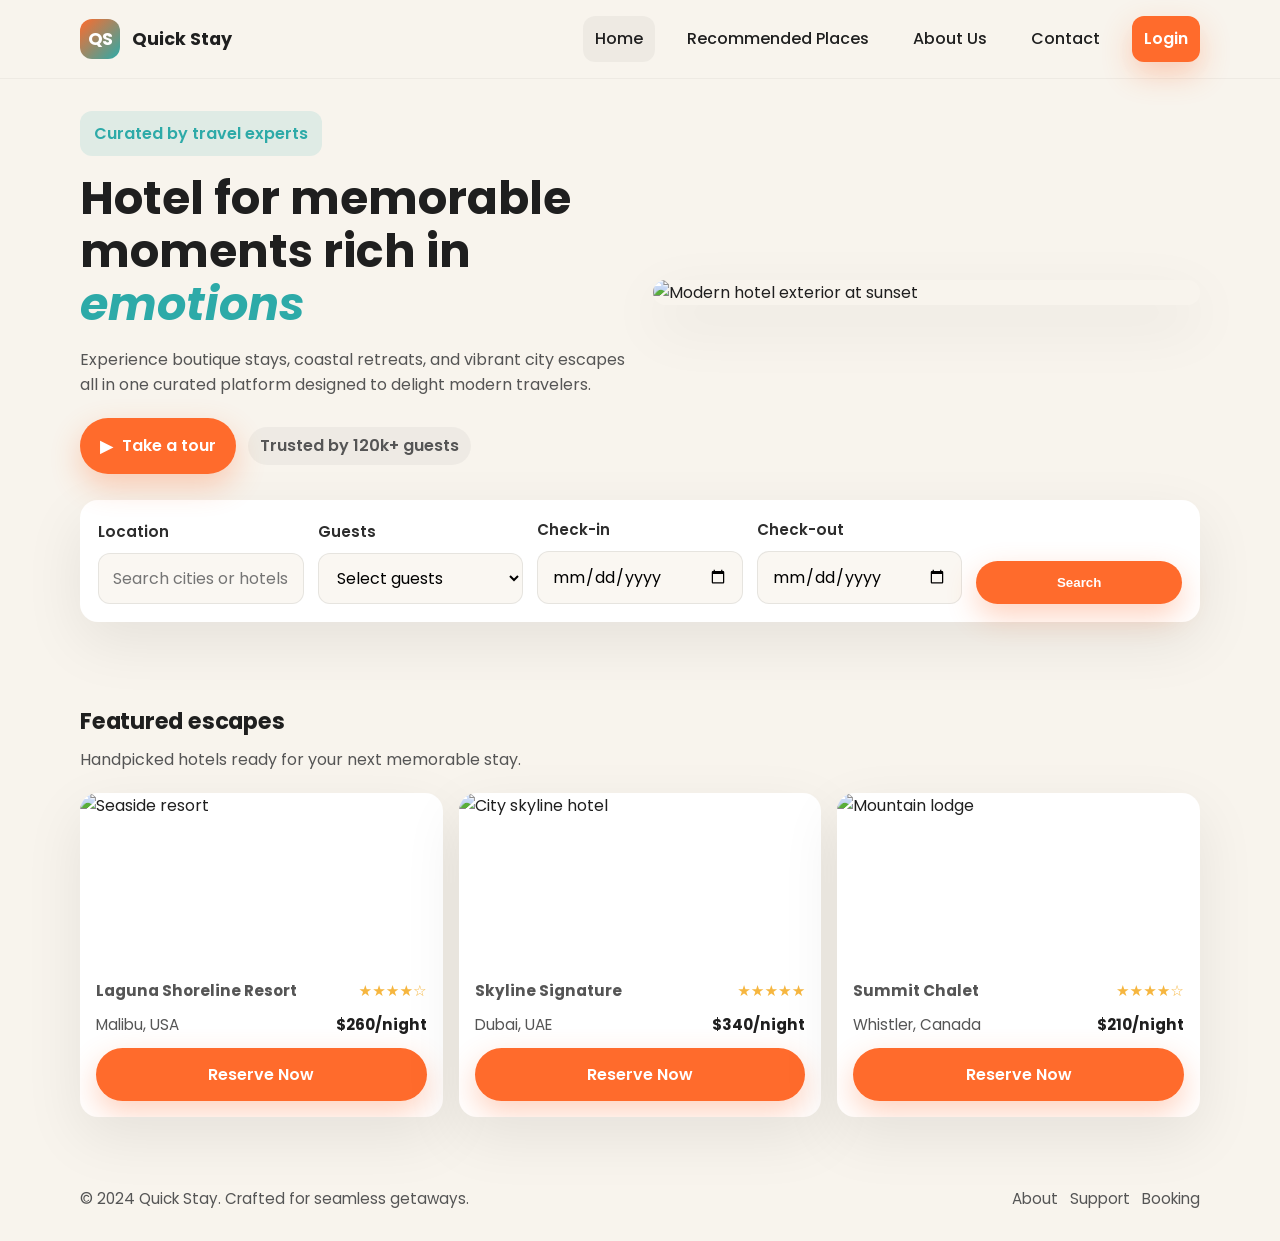
==== index.html @ 5585d836 "Add Quick Stay multi-page frontend" ====
<!DOCTYPE html>
<html lang="en">
<head>
  <meta charset="UTF-8" />
  <meta name="viewport" content="width=device-width, initial-scale=1.0" />
  <title>Quick Stay | Find Your Hotel</title>
  <link rel="preconnect" href="https://fonts.googleapis.com" />
  <link rel="preconnect" href="https://fonts.gstatic.com" crossorigin />
  <link href="https://fonts.googleapis.com/css2?family=Poppins:wght@300;400;600;700&display=swap" rel="stylesheet" />
  <link rel="stylesheet" href="assets/styles.css" />
</head>
<body>
  <header class="navbar">
    <div class="container inner">
      <div class="brand">
        <div class="logo" aria-hidden="true">QS</div>
        <span>Quick Stay</span>
      </div>
      <nav class="nav-links" aria-label="Primary">
        <a href="index.html" class="active">Home</a>
        <a href="places.html">Recommended Places</a>
        <a href="about.html">About Us</a>
        <a href="contact.html">Contact</a>
        <a class="btn btn-primary" href="booking.html">Login</a>
      </nav>
    </div>
  </header>

  <main class="container">
    <section class="hero">
      <div class="hero-grid">
        <div data-reveal>
          <div class="badge">Curated by travel experts</div>
          <h1>Hotel for memorable moments rich in <em>emotions</em></h1>
          <p>Experience boutique stays, coastal retreats, and vibrant city escapes all in one curated platform designed to delight modern travelers.</p>
          <div style="display:flex; gap:12px; align-items:center; flex-wrap:wrap;">
            <a class="btn btn-primary" href="places.html" aria-label="Take a tour of recommended places">
              <span style="font-size:1.1rem;">▶</span> Take a tour
            </a>
            <span class="tag">Trusted by 120k+ guests</span>
          </div>
        </div>
        <div class="hero-visual" data-reveal>
          <img src="https://images.unsplash.com/photo-1501117716987-c8e1ecb210af?auto=format&fit=crop&w=1300&q=80" alt="Modern hotel exterior at sunset" loading="lazy" />
        </div>
      </div>

      <form id="searchForm" class="card search-card" aria-label="Hotel search form">
        <div class="field">
          <label for="location">Location</label>
          <input id="location" name="location" type="text" placeholder="Search cities or hotels" required />
        </div>
        <div class="field">
          <label for="guests">Guests</label>
          <select id="guests" name="guests" required>
            <option value="">Select guests</option>
            <option>1</option>
            <option>2</option>
            <option>3</option>
            <option>4</option>
            <option>5+</option>
          </select>
        </div>
        <div class="field">
          <label for="checkin">Check-in</label>
          <input id="checkin" name="checkin" type="date" required />
        </div>
        <div class="field">
          <label for="checkout">Check-out</label>
          <input id="checkout" name="checkout" type="date" required />
        </div>
        <button class="btn btn-primary" type="submit" aria-label="Search availability">Search</button>
      </form>
      <div id="searchResults" class="search-results" aria-live="polite"></div>
    </section>

    <section class="section" id="highlights">
      <h2 class="section-title">Featured escapes</h2>
      <p class="section-subtitle">Handpicked hotels ready for your next memorable stay.</p>
      <div class="grid grid-3">
        <article class="card hotel-card" data-reveal>
          <img src="https://images.unsplash.com/photo-1501117716987-c8e1ecb210af?auto=format&fit=crop&w=800&q=60" alt="Seaside resort" />
          <div class="card-body">
            <div class="card-meta">
              <strong>Laguna Shoreline Resort</strong>
              <span class="rating">★★★★☆</span>
            </div>
            <div class="card-meta">
              <span>Malibu, USA</span>
              <span class="price">$260/night</span>
            </div>
            <a class="btn btn-primary" href="room.html">Reserve Now</a>
          </div>
        </article>
        <article class="card hotel-card" data-reveal>
          <img src="https://images.unsplash.com/photo-1470246973918-29a93221c455?auto=format&fit=crop&w=800&q=60" alt="City skyline hotel" />
          <div class="card-body">
            <div class="card-meta">
              <strong>Skyline Signature</strong>
              <span class="rating">★★★★★</span>
            </div>
            <div class="card-meta">
              <span>Dubai, UAE</span>
              <span class="price">$340/night</span>
            </div>
            <a class="btn btn-primary" href="room.html">Reserve Now</a>
          </div>
        </article>
        <article class="card hotel-card" data-reveal>
          <img src="https://images.unsplash.com/photo-1505693416388-ac5ce068fe85?auto=format&fit=crop&w=800&q=60" alt="Mountain lodge" />
          <div class="card-body">
            <div class="card-meta">
              <strong>Summit Chalet</strong>
              <span class="rating">★★★★☆</span>
            </div>
            <div class="card-meta">
              <span>Whistler, Canada</span>
              <span class="price">$210/night</span>
            </div>
            <a class="btn btn-primary" href="room.html">Reserve Now</a>
          </div>
        </article>
      </div>
    </section>
  </main>

  <footer class="footer">
    <div class="container rows">
      <div>© 2024 Quick Stay. Crafted for seamless getaways.</div>
      <div style="display:flex; gap:12px;">
        <a href="about.html">About</a>
        <a href="contact.html">Support</a>
        <a href="booking.html">Booking</a>
      </div>
    </div>
  </footer>
  <script src="assets/app.js"></script>
</body>
</html>
---- assets/styles.css ----
:root {
  --bg: #f8f4ed;
  --card: #ffffff;
  --text: #1f1f1f;
  --muted: #555555;
  --accent: #ff6b2c;
  --teal: #2daaa8;
  --shadow: 0 20px 60px rgba(0, 0, 0, 0.08);
  --radius: 18px;
}

* {
  box-sizing: border-box;
}

body {
  margin: 0;
  font-family: "Poppins", system-ui, -apple-system, sans-serif;
  background: var(--bg);
  color: var(--text);
  line-height: 1.6;
  -webkit-font-smoothing: antialiased;
}

a {
  color: inherit;
  text-decoration: none;
}

img {
  max-width: 100%;
  display: block;
}

.container {
  width: min(1120px, 92vw);
  margin: 0 auto;
}

.card {
  background: var(--card);
  border-radius: var(--radius);
  box-shadow: var(--shadow);
}

.navbar {
  position: sticky;
  top: 0;
  z-index: 20;
  background: rgba(248, 244, 237, 0.94);
  backdrop-filter: blur(10px);
  border-bottom: 1px solid rgba(0, 0, 0, 0.04);
}

.navbar .inner {
  display: flex;
  align-items: center;
  justify-content: space-between;
  padding: 16px 0;
}

.brand {
  display: flex;
  align-items: center;
  gap: 12px;
  font-weight: 700;
  font-size: 1.1rem;
}

.brand .logo {
  width: 40px;
  height: 40px;
  border-radius: 12px;
  background: linear-gradient(135deg, var(--accent), var(--teal));
  display: grid;
  place-items: center;
  color: white;
  font-weight: 700;
  letter-spacing: -1px;
}

.nav-links {
  display: flex;
  align-items: center;
  gap: 20px;
  font-weight: 500;
}

.nav-links a {
  padding: 10px 12px;
  border-radius: 12px;
  transition: all 0.2s ease;
}

.nav-links a:hover,
.nav-links a.active {
  background: rgba(0, 0, 0, 0.04);
}

.btn {
  display: inline-flex;
  align-items: center;
  justify-content: center;
  gap: 8px;
  padding: 14px 20px;
  border-radius: 999px;
  border: none;
  cursor: pointer;
  font-weight: 600;
  transition: transform 0.15s ease, box-shadow 0.15s ease, background 0.2s ease;
}

.btn:focus-visible {
  outline: 2px solid var(--teal);
  outline-offset: 3px;
}

.btn-primary {
  background: var(--accent);
  color: white;
  box-shadow: 0 12px 30px rgba(255, 107, 44, 0.3);
}

.btn-primary:hover {
  transform: translateY(-1px);
  box-shadow: 0 16px 30px rgba(255, 107, 44, 0.35);
}

.btn-ghost {
  background: rgba(0, 0, 0, 0.05);
  color: var(--text);
}

.hero {
  padding: 32px 0 40px;
}

.hero-grid {
  display: grid;
  grid-template-columns: repeat(auto-fit, minmax(300px, 1fr));
  gap: 26px;
  align-items: center;
}

.hero h1 {
  font-size: clamp(32px, 5vw, 46px);
  margin: 0 0 14px;
  line-height: 1.15;
}

.hero h1 em {
  color: var(--teal);
  font-style: italic;
  font-weight: 700;
}

.hero p {
  color: var(--muted);
  margin-bottom: 20px;
}

.hero-visual {
  position: relative;
}

.hero-visual img {
  border-radius: 26px;
  box-shadow: var(--shadow);
  width: 100%;
  height: 100%;
  object-fit: cover;
  transform: translateZ(0);
  transition: transform 0.3s ease, box-shadow 0.3s ease;
}

.hero-visual:hover img {
  transform: translateY(-4px);
  box-shadow: 0 28px 80px rgba(0, 0, 0, 0.18);
}

.badge {
  display: inline-flex;
  align-items: center;
  gap: 6px;
  padding: 10px 14px;
  background: rgba(45, 170, 168, 0.12);
  color: var(--teal);
  border-radius: 12px;
  font-weight: 600;
  margin-bottom: 16px;
}

.search-card {
  margin-top: 26px;
  padding: 18px;
  display: grid;
  gap: 14px;
  grid-template-columns: repeat(auto-fit, minmax(180px, 1fr));
  align-items: end;
}

.field {
  display: flex;
  flex-direction: column;
  gap: 8px;
  font-weight: 600;
  color: #2d2d2d;
}

.field label {
  font-size: 0.95rem;
}

.field input,
.field select,
.field textarea {
  width: 100%;
  padding: 12px 14px;
  border-radius: 12px;
  border: 1px solid rgba(0, 0, 0, 0.08);
  background: #faf7f2;
  font-family: inherit;
  font-size: 1rem;
  transition: border-color 0.15s ease, box-shadow 0.15s ease;
}

.field textarea {
  min-height: 120px;
  resize: vertical;
}

.field input:focus,
.field select:focus,
.field textarea:focus {
  outline: none;
  border-color: var(--teal);
  box-shadow: 0 0 0 4px rgba(45, 170, 168, 0.15);
}

.search-results {
  margin-top: 12px;
  color: var(--teal);
  font-weight: 600;
}

.section-title {
  margin: 0 0 14px;
  font-size: 1.4rem;
  letter-spacing: -0.01em;
}

.section-subtitle {
  margin-top: -6px;
  margin-bottom: 20px;
  color: var(--muted);
}

.grid {
  display: grid;
  gap: 16px;
}

.grid-3 {
  grid-template-columns: repeat(auto-fit, minmax(240px, 1fr));
}

.hotel-card {
  display: flex;
  flex-direction: column;
  overflow: hidden;
  transition: transform 0.2s ease, box-shadow 0.2s ease;
}

.hotel-card:hover {
  transform: translateY(-6px);
  box-shadow: 0 26px 80px rgba(0, 0, 0, 0.14);
}

.hotel-card img {
  height: 170px;
  object-fit: cover;
}

.card-body {
  padding: 16px;
  display: grid;
  gap: 10px;
}

.card-meta {
  display: flex;
  justify-content: space-between;
  align-items: center;
  color: var(--muted);
  font-size: 0.95rem;
}

.price {
  font-weight: 700;
  color: var(--text);
}

.rating {
  color: #f6b63f;
  font-weight: 700;
}

.amenities {
  display: grid;
  grid-template-columns: repeat(auto-fit, minmax(160px, 1fr));
  gap: 12px;
}

.amenity {
  background: rgba(0, 0, 0, 0.03);
  padding: 12px;
  border-radius: 14px;
  display: flex;
  align-items: center;
  gap: 10px;
  font-weight: 600;
}

.sidebar {
  position: sticky;
  top: 90px;
  padding: 18px;
  display: grid;
  gap: 12px;
  align-self: start;
}

.summary-row {
  display: flex;
  justify-content: space-between;
  color: var(--muted);
}

.carousel {
  position: relative;
  overflow: hidden;
  border-radius: 18px;
}

.carousel img {
  width: 100%;
  height: 320px;
  object-fit: cover;
}

.carousel button {
  position: absolute;
  top: 50%;
  transform: translateY(-50%);
  background: rgba(0, 0, 0, 0.5);
  color: white;
  border: none;
  width: 40px;
  height: 40px;
  border-radius: 50%;
  cursor: pointer;
  display: grid;
  place-items: center;
}

.carousel button.prev {
  left: 12px;
}

.carousel button.next {
  right: 12px;
}

.section {
  padding: 30px 0 10px;
}

.split {
  display: grid;
  grid-template-columns: 2fr 1fr;
  gap: 20px;
}

.footer {
  margin-top: 40px;
  padding: 20px 0 30px;
  color: var(--muted);
  font-size: 0.95rem;
}

.footer .rows {
  display: flex;
  justify-content: space-between;
  flex-wrap: wrap;
  gap: 14px;
}

.form-card {
  padding: 20px;
  display: grid;
  gap: 14px;
}

.map-placeholder {
  height: 260px;
  border-radius: 18px;
  background: linear-gradient(135deg, rgba(45, 170, 168, 0.12), rgba(255, 107, 44, 0.12));
  display: grid;
  place-items: center;
  color: var(--muted);
  font-weight: 600;
}

.staggered-images {
  display: grid;
  grid-template-columns: repeat(auto-fit, minmax(220px, 1fr));
  gap: 14px;
}

.staggered-images img:nth-child(2) {
  margin-top: 20px;
}

.tag {
  display: inline-flex;
  align-items: center;
  padding: 6px 12px;
  border-radius: 999px;
  background: rgba(0, 0, 0, 0.04);
  font-weight: 600;
  color: var(--muted);
}

.error {
  color: #d93025;
  font-weight: 600;
}

.success {
  color: var(--teal);
  font-weight: 700;
}

@media (max-width: 900px) {
  .navbar .inner {
    flex-direction: column;
    align-items: flex-start;
    gap: 12px;
  }

  .split {
    grid-template-columns: 1fr;
  }

  .sidebar {
    position: static;
  }
}

@media (max-width: 640px) {
  .nav-links {
    flex-wrap: wrap;
  }

  .search-card {
    grid-template-columns: 1fr;
  }

  .hotel-card img {
    height: 200px;
  }
}
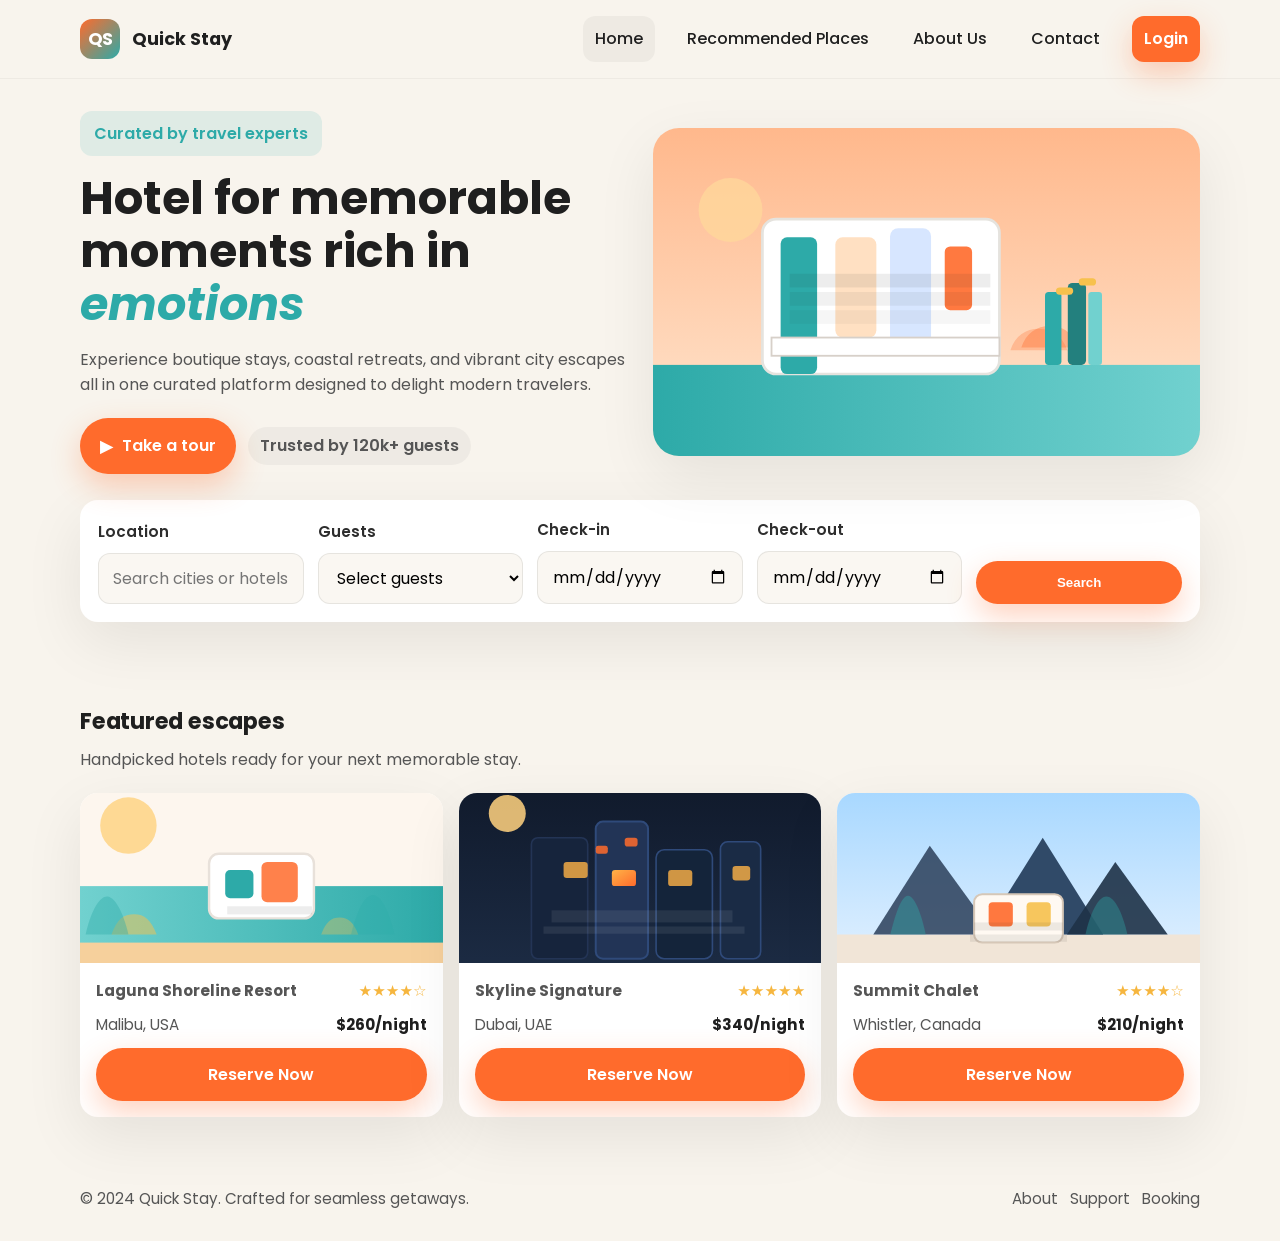
==== commit 7220fbef: "Add local auth backend and refresh homepage visuals" ====
--- a/index.html
+++ b/index.html
@@ -41,7 +41,7 @@
           </div>
         </div>
         <div class="hero-visual" data-reveal>
-          <img src="https://images.unsplash.com/photo-1501117716987-c8e1ecb210af?auto=format&fit=crop&w=1300&q=80" alt="Modern hotel exterior at sunset" loading="lazy" />
+          <img src="assets/images/hero.svg" alt="Modern hotel exterior at sunset" loading="lazy" />
         </div>
       </div>
 
@@ -79,7 +79,7 @@
       <p class="section-subtitle">Handpicked hotels ready for your next memorable stay.</p>
       <div class="grid grid-3">
         <article class="card hotel-card" data-reveal>
-          <img src="https://images.unsplash.com/photo-1501117716987-c8e1ecb210af?auto=format&fit=crop&w=800&q=60" alt="Seaside resort" />
+          <img src="assets/images/reco-seaside.svg" alt="Seaside resort" />
           <div class="card-body">
             <div class="card-meta">
               <strong>Laguna Shoreline Resort</strong>
@@ -93,7 +93,7 @@
           </div>
         </article>
         <article class="card hotel-card" data-reveal>
-          <img src="https://images.unsplash.com/photo-1470246973918-29a93221c455?auto=format&fit=crop&w=800&q=60" alt="City skyline hotel" />
+          <img src="assets/images/reco-city.svg" alt="City skyline hotel" />
           <div class="card-body">
             <div class="card-meta">
               <strong>Skyline Signature</strong>
@@ -107,7 +107,7 @@
           </div>
         </article>
         <article class="card hotel-card" data-reveal>
-          <img src="https://images.unsplash.com/photo-1505693416388-ac5ce068fe85?auto=format&fit=crop&w=800&q=60" alt="Mountain lodge" />
+          <img src="assets/images/reco-mountain.svg" alt="Mountain lodge" />
           <div class="card-body">
             <div class="card-meta">
               <strong>Summit Chalet</strong>
--- a/assets/styles.css
+++ b/assets/styles.css
@@ -441,6 +441,27 @@
   font-weight: 700;
 }
 
+.auth-grid {
+  display: grid;
+  grid-template-columns: repeat(auto-fit, minmax(280px, 1fr));
+  gap: 18px;
+  margin: 22px 0 32px;
+}
+
+.stacked {
+  display: grid;
+  gap: 12px;
+}
+
+.form-status {
+  min-height: 24px;
+  font-weight: 600;
+}
+
+#profilePanel .rows .btn {
+  width: 100%;
+}
+
 @media (max-width: 900px) {
   .navbar .inner {
     flex-direction: column;
